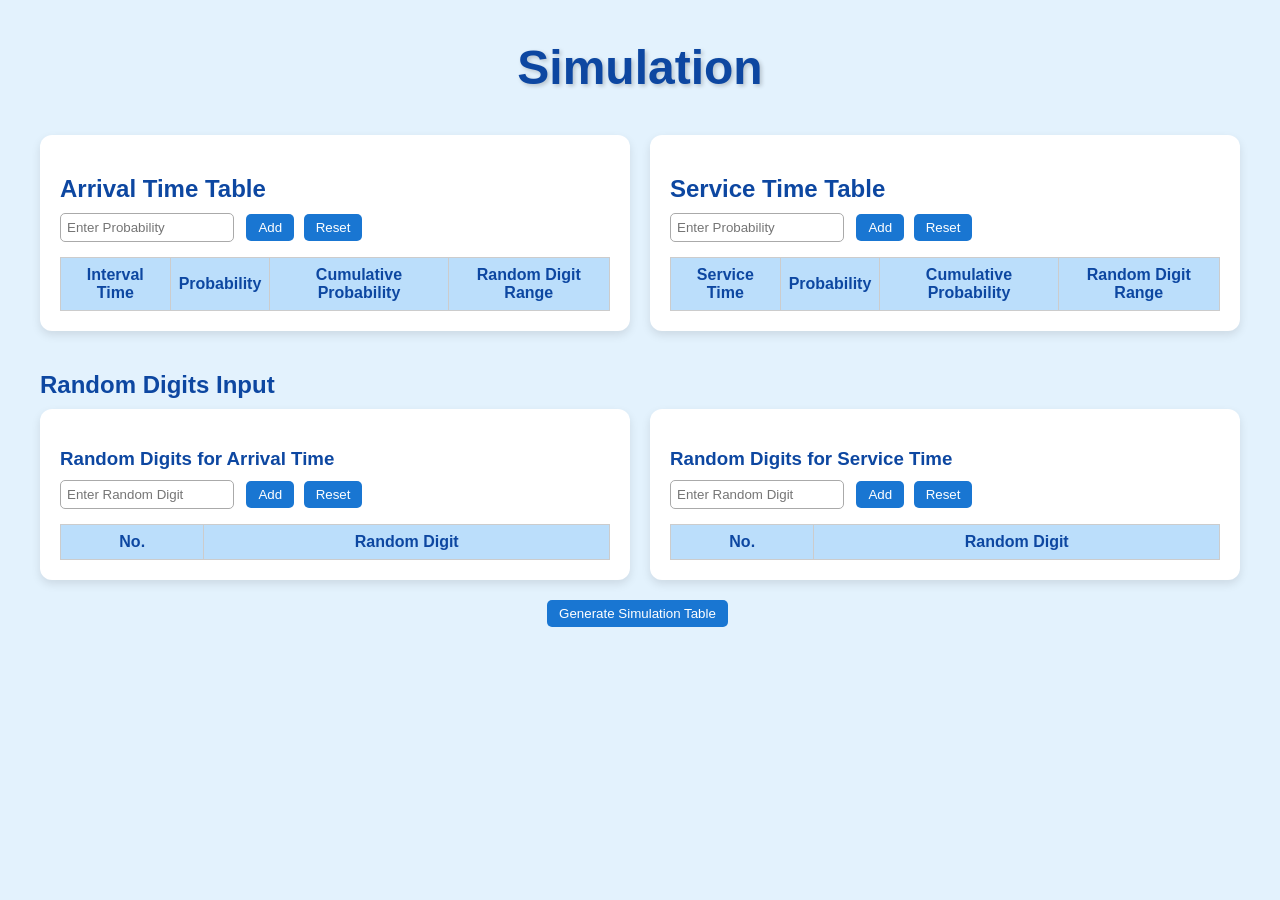
==== grocery project/index.html @ a56c418d "Initial commit" ====
<!DOCTYPE html>
<html lang="en">
<head>
<meta charset="UTF-8">
<meta name="viewport" content="width=device-width, initial-scale=1.0">
<title>Simulation</title>
<link rel="stylesheet" href="css/style.css">
</head>
<body>

<h1>Simulation</h1>

<!-- MAIN TABLES -->
<div class="container">
  <div class="table-section">
    <h2>Arrival Time Table</h2>
    <input type="number" id="arrivalInput" step="0.001" min="0" placeholder="Enter Probability">
    <button onclick="addProbability('arrival')">Add</button>
    <button onclick="resetTable('arrival')">Reset</button>
    <table id="arrivalTable">
      <tr><th>Interval Time</th><th>Probability</th><th>Cumulative Probability</th><th>Random Digit Range</th></tr>
    </table>
  </div>

  <div class="table-section">
    <h2>Service Time Table</h2>
    <input type="number" id="serviceInput" step="0.001" min="0" placeholder="Enter Probability">
    <button onclick="addProbability('service')">Add</button>
    <button onclick="resetTable('service')">Reset</button>
    <table id="serviceTable">
      <tr><th>Service Time</th><th>Probability</th><th>Cumulative Probability</th><th>Random Digit Range</th></tr>
    </table>
  </div>
</div>

<!-- RANDOM DIGIT TABLES -->
<div class="bottom-section">
  <h2>Random Digits Input</h2>
  <div class="bottom-container">
    <div class="table-section">
      <h3>Random Digits for Arrival Time</h3>
      <input type="number" id="arrivalRandomInput" placeholder="Enter Random Digit">
      <button onclick="addRandomDigit('arrival')">Add</button>
      <button onclick="resetRandom('arrival')">Reset</button>
      <table id="arrivalRandomTable">
        <tr><th>No.</th><th>Random Digit</th></tr>
      </table>
    </div>

    <div class="table-section">
      <h3>Random Digits for Service Time</h3>
      <input type="number" id="serviceRandomInput" placeholder="Enter Random Digit">
      <button onclick="addRandomDigit('service')">Add</button>
      <button onclick="resetRandom('service')">Reset</button>
      <table id="serviceRandomTable">
        <tr><th>No.</th><th>Random Digit</th></tr>
      </table>
    </div>
  </div>
</div>

<!-- GENERATE BUTTON & SIMULATION TABLE -->
<div style="text-align:center; margin-top:20px;">
  <button id="genSimBtn" onclick="generateSimulation()">Generate Simulation Table</button>
  <div id="simulationWrapper">
    <table id="simulationTable">
      <tr>
        <th>Customer</th><th>Random Digit Arrival</th><th>IAT</th><th>AT</th>
        <th>Random Digit Service Time</th><th>Service Time</th>
        <th>Time Service Begin</th><th>Waiting Time</th>
        <th>Time Service End</th><th>Time Spent in System</th><th>IOS</th>
      </tr>
    </table>
  </div>
</div>

<script src="js/script.js"></script>
</body>
</html>
---- grocery project/css/style.css ----
body { font-family: 'Segoe UI', Tahoma, Geneva, Verdana, sans-serif; margin: 40px; background: #e3f2fd; color: #333; }
h1 { text-align: center; font-size: 48px; color: #0d47a1; margin-bottom: 40px; text-shadow: 2px 2px 4px rgba(0,0,0,0.2); }
h2,h3 { color: #0d47a1; margin-bottom: 10px; }
.container { display: flex; justify-content: space-between; gap: 20px; }
.table-section { width: 48%; background: #fff; padding: 20px; border-radius: 12px; box-shadow: 0 4px 10px rgba(0,0,0,0.1); }
table { width: 100%; border-collapse: collapse; margin-top: 15px; }
th, td { border: 1px solid #ccc; padding: 8px; text-align: center; }
th { background: #bbdefb; color: #0d47a1; }
tr:nth-child(even){ background:#e3f2fd; }
input { padding: 6px; margin-right: 8px; border-radius:5px; border:1px solid #aaa; width:160px; min-width:150px; } /* Placeholder visible */
button { padding: 6px 12px; cursor: pointer; border: none; background: #1976d2; color: #fff; border-radius: 5px; margin-right:5px; }
button:hover { background: #0d47a1; }
.bottom-section { margin-top: 40px; }
.bottom-container { display: flex; justify-content: space-between; gap: 20px; }
#simulationWrapper { display: flex; justify-content: center; margin-top: 20px; }
#simulationTable { width: 95%; border-collapse: collapse; box-shadow: 0 4px 12px rgba(0,0,0,0.1); border-radius:10px; overflow:hidden; display:none; }
#simulationTable th { background: #64b5f6; color: #fff; }
#simulationTable tr:nth-child(even) { background: #e3f2fd; }
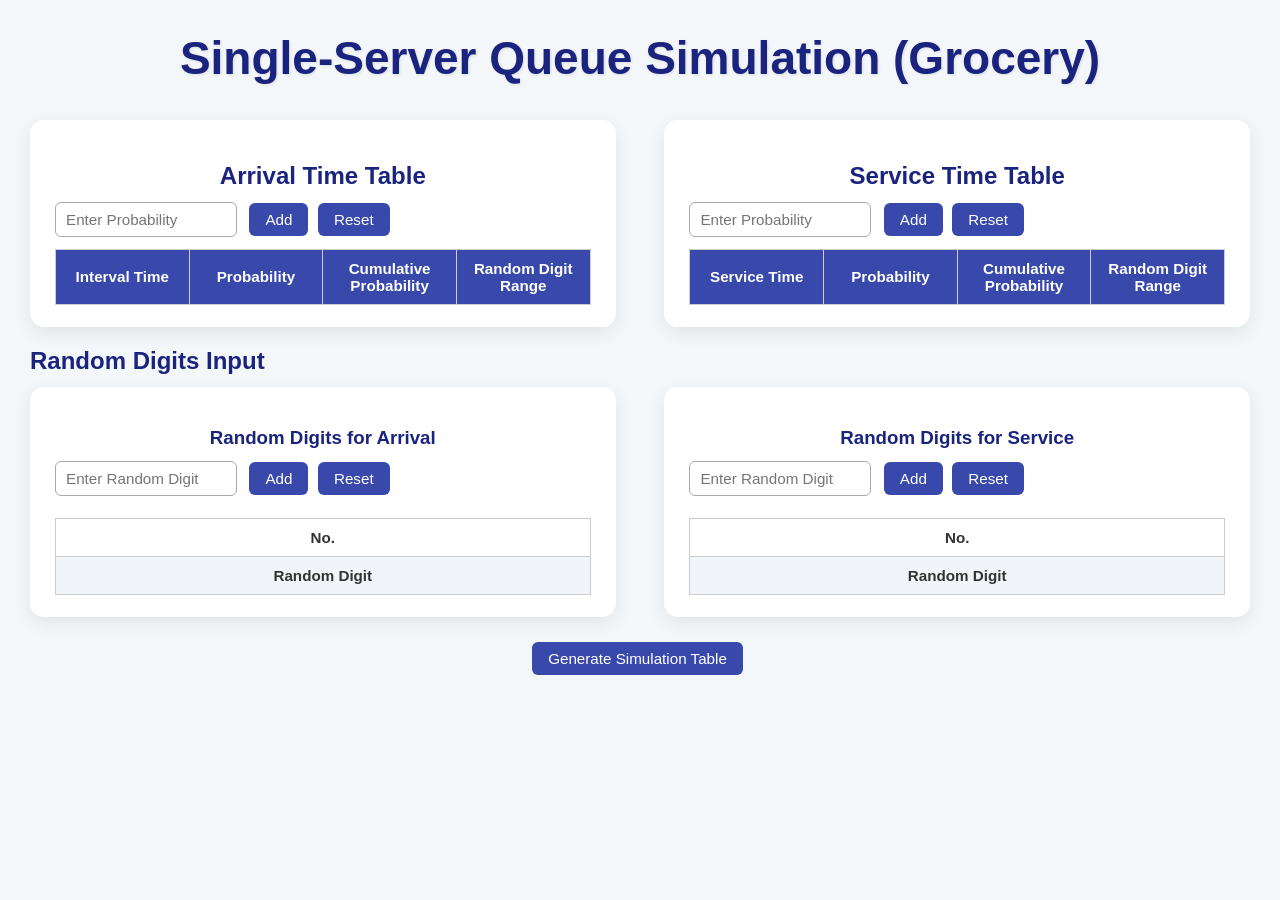
==== commit e88fc55d: "changes" ====
--- a/grocery project/index.html
+++ b/grocery project/index.html
@@ -1,79 +1,179 @@
 <!DOCTYPE html>
 <html lang="en">
-<head>
-<meta charset="UTF-8">
-<meta name="viewport" content="width=device-width, initial-scale=1.0">
-<title>Simulation</title>
-<link rel="stylesheet" href="css/style.css">
-</head>
-<body>
+  <head>
+    <meta charset="UTF-8" />
+    <meta name="viewport" content="width=device-width, initial-scale=1.0" />
+    <title>Single-Server Queue Simulation</title>
+    <link rel="stylesheet" href="css/style.css" />
+  </head>
+  <body>
+    <h1>Single-Server Queue Simulation (Grocery)</h1>
 
-<h1>Simulation</h1>
+    <div class="container">
+      <!-- Arrival Time Section -->
+      <div class="table-section">
+        <h2>Arrival Time Table</h2>
+        <div class="input-group">
+          <input
+            type="number"
+            id="arrivalInput"
+            step="0.001"
+            min="0"
+            placeholder="Enter Probability"
+          />
+          <button onclick="addProbability('arrival')">Add</button>
+          <button onclick="resetTable('arrival')">Reset</button>
+        </div>
+        <table id="arrivalTable">
+          <tr>
+            <th>Interval Time</th>
+            <th>Probability</th>
+            <th>Cumulative Probability</th>
+            <th>Random Digit Range</th>
+          </tr>
+        </table>
+      </div>
 
-<!-- MAIN TABLES -->
-<div class="container">
-  <div class="table-section">
-    <h2>Arrival Time Table</h2>
-    <input type="number" id="arrivalInput" step="0.001" min="0" placeholder="Enter Probability">
-    <button onclick="addProbability('arrival')">Add</button>
-    <button onclick="resetTable('arrival')">Reset</button>
-    <table id="arrivalTable">
-      <tr><th>Interval Time</th><th>Probability</th><th>Cumulative Probability</th><th>Random Digit Range</th></tr>
-    </table>
-  </div>
+      <!-- Service Time Section -->
+      <div class="table-section">
+        <h2>Service Time Table</h2>
+        <div class="input-group">
+          <input
+            type="number"
+            id="serviceInput"
+            step="0.001"
+            min="0"
+            placeholder="Enter Probability"
+          />
+          <button onclick="addProbability('service')">Add</button>
+          <button onclick="resetTable('service')">Reset</button>
+        </div>
+        <table id="serviceTable">
+          <tr>
+            <th>Service Time</th>
+            <th>Probability</th>
+            <th>Cumulative Probability</th>
+            <th>Random Digit Range</th>
+          </tr>
+        </table>
+      </div>
+    </div>
 
-  <div class="table-section">
-    <h2>Service Time Table</h2>
-    <input type="number" id="serviceInput" step="0.001" min="0" placeholder="Enter Probability">
-    <button onclick="addProbability('service')">Add</button>
-    <button onclick="resetTable('service')">Reset</button>
-    <table id="serviceTable">
-      <tr><th>Service Time</th><th>Probability</th><th>Cumulative Probability</th><th>Random Digit Range</th></tr>
-    </table>
-  </div>
-</div>
+    <!-- Random Digit Input Section -->
+    <div class="bottom-section">
+      <h2>Random Digits Input</h2>
+      <div class="bottom-container">
+        <div class="table-section">
+          <h3>Random Digits for Arrival</h3>
+          <div class="input-group">
+            <input
+              type="number"
+              id="arrivalRandomInput"
+              placeholder="Enter Random Digit"
+            />
+            <button onclick="addRandomDigit('arrival')">Add</button>
+            <button onclick="resetRandom('arrival')">Reset</button>
+          </div>
+          <div style="overflow-x: auto">
+            <table id="arrivalRandomTable">
+              <tr>
+                <td><strong>No.</strong></td>
+              </tr>
+              <tr>
+                <td><strong>Random Digit</strong></td>
+              </tr>
+            </table>
+          </div>
+        </div>
 
-<!-- RANDOM DIGIT TABLES -->
-<div class="bottom-section">
-  <h2>Random Digits Input</h2>
-  <div class="bottom-container">
-    <div class="table-section">
-      <h3>Random Digits for Arrival Time</h3>
-      <input type="number" id="arrivalRandomInput" placeholder="Enter Random Digit">
-      <button onclick="addRandomDigit('arrival')">Add</button>
-      <button onclick="resetRandom('arrival')">Reset</button>
-      <table id="arrivalRandomTable">
-        <tr><th>No.</th><th>Random Digit</th></tr>
+        <div class="table-section">
+          <h3>Random Digits for Service</h3>
+          <div class="input-group">
+            <input
+              type="number"
+              id="serviceRandomInput"
+              placeholder="Enter Random Digit"
+            />
+            <button onclick="addRandomDigit('service')">Add</button>
+            <button onclick="resetRandom('service')">Reset</button>
+          </div>
+          <div style="overflow-x: auto">
+            <table id="serviceRandomTable">
+              <tr>
+                <td><strong>No.</strong></td>
+              </tr>
+              <tr>
+                <td><strong>Random Digit</strong></td>
+              </tr>
+            </table>
+          </div>
+        </div>
+      </div>
+    </div>
+
+    <!-- Simulation Table -->
+    <div style="text-align: center; margin-top: 25px">
+      <button id="genSimBtn" onclick="generateSimulation()">
+        Generate Simulation Table
+      </button>
+      <div id="simulationWrapper">
+        <table id="simulationTable">
+          <tr>
+            <th>Customer</th>
+            <th>Random Digit Arrival</th>
+            <th>IAT</th>
+            <th>AT</th>
+            <th>Random Digit Service Time</th>
+            <th>Service Time</th>
+            <th>Time Service Begin</th>
+            <th>Waiting Time</th>
+            <th>Time Service End</th>
+            <th>Time in System</th>
+            <th>Idle Time</th>
+          </tr>
+        </table>
+      </div>
+    </div>
+
+    <!-- Results Summary -->
+    <div id="resultsWrapper" style="margin-top: 25px; display: none">
+      <h2>Simulation Results</h2>
+      <table id="resultsTable">
+        <tr>
+          <th>Measure</th>
+          <th>Value</th>
+        </tr>
+        <tr>
+          <td>Average Waiting Time (min)</td>
+          <td id="avgWaiting">0</td>
+        </tr>
+        <tr>
+          <td>Probability of Waiting</td>
+          <td id="probWait">0</td>
+        </tr>
+        <tr>
+          <td>Fraction of Idle Time</td>
+          <td id="idleFraction">0</td>
+        </tr>
+        <tr>
+          <td>Average Service Time (min)</td>
+          <td id="avgService">0</td>
+        </tr>
+        <tr>
+          <td>Average Inter-Arrival Time (min)</td>
+          <td id="avgIAT">0</td>
+        </tr>
+        <tr>
+          <td>Average Waiting Time of Those Who Wait (min)</td>
+          <td id="avgWaitWait">0</td>
+        </tr>
+        <tr>
+          <td>Average Time in System (min)</td>
+          <td id="avgSys">0</td>
+        </tr>
       </table>
     </div>
 
-    <div class="table-section">
-      <h3>Random Digits for Service Time</h3>
-      <input type="number" id="serviceRandomInput" placeholder="Enter Random Digit">
-      <button onclick="addRandomDigit('service')">Add</button>
-      <button onclick="resetRandom('service')">Reset</button>
-      <table id="serviceRandomTable">
-        <tr><th>No.</th><th>Random Digit</th></tr>
-      </table>
-    </div>
-  </div>
-</div>
-
-<!-- GENERATE BUTTON & SIMULATION TABLE -->
-<div style="text-align:center; margin-top:20px;">
-  <button id="genSimBtn" onclick="generateSimulation()">Generate Simulation Table</button>
-  <div id="simulationWrapper">
-    <table id="simulationTable">
-      <tr>
-        <th>Customer</th><th>Random Digit Arrival</th><th>IAT</th><th>AT</th>
-        <th>Random Digit Service Time</th><th>Service Time</th>
-        <th>Time Service Begin</th><th>Waiting Time</th>
-        <th>Time Service End</th><th>Time Spent in System</th><th>IOS</th>
-      </tr>
-    </table>
-  </div>
-</div>
-
-<script src="js/script.js"></script>
-</body>
-</html>+    <script src="js/script.js"></script>
+  </body>
+</html>
--- a/grocery project/css/style.css
+++ b/grocery project/css/style.css
@@ -1,18 +1,193 @@
-body { font-family: 'Segoe UI', Tahoma, Geneva, Verdana, sans-serif; margin: 40px; background: #e3f2fd; color: #333; }
-h1 { text-align: center; font-size: 48px; color: #0d47a1; margin-bottom: 40px; text-shadow: 2px 2px 4px rgba(0,0,0,0.2); }
-h2,h3 { color: #0d47a1; margin-bottom: 10px; }
-.container { display: flex; justify-content: space-between; gap: 20px; }
-.table-section { width: 48%; background: #fff; padding: 20px; border-radius: 12px; box-shadow: 0 4px 10px rgba(0,0,0,0.1); }
-table { width: 100%; border-collapse: collapse; margin-top: 15px; }
-th, td { border: 1px solid #ccc; padding: 8px; text-align: center; }
-th { background: #bbdefb; color: #0d47a1; }
-tr:nth-child(even){ background:#e3f2fd; }
-input { padding: 6px; margin-right: 8px; border-radius:5px; border:1px solid #aaa; width:160px; min-width:150px; } /* Placeholder visible */
-button { padding: 6px 12px; cursor: pointer; border: none; background: #1976d2; color: #fff; border-radius: 5px; margin-right:5px; }
-button:hover { background: #0d47a1; }
-.bottom-section { margin-top: 40px; }
-.bottom-container { display: flex; justify-content: space-between; gap: 20px; }
-#simulationWrapper { display: flex; justify-content: center; margin-top: 20px; }
-#simulationTable { width: 95%; border-collapse: collapse; box-shadow: 0 4px 12px rgba(0,0,0,0.1); border-radius:10px; overflow:hidden; display:none; }
-#simulationTable th { background: #64b5f6; color: #fff; }
-#simulationTable tr:nth-child(even) { background: #e3f2fd; }
+/* GLOBAL STYLES */
+body {
+  font-family: "Segoe UI", Tahoma, Geneva, Verdana, sans-serif;
+  margin: 30px;
+  background: #f4f7fa;
+  color: #333;
+}
+
+h1 {
+  text-align: center;
+  font-size: 46px;
+  color: #1a237e;
+  margin-bottom: 35px;
+  text-shadow: 1px 1px 3px rgba(0, 0, 0, 0.1);
+}
+
+h2,
+h3 {
+  color: #1a237e;
+  margin-bottom: 12px;
+}
+
+/* FLEX CONTAINERS */
+.container,
+.bottom-container {
+  display: flex;
+  justify-content: space-between;
+  gap: 20px;
+  flex-wrap: wrap;
+}
+
+/* TABLE SECTION CARD */
+.table-section {
+  width: 48%;
+  background: #ffffff;
+  padding: 22px 25px;
+  border-radius: 14px;
+  box-shadow: 0 6px 18px rgba(0, 0, 0, 0.08);
+  transition: transform 0.2s, box-shadow 0.2s;
+  box-sizing: border-box;
+}
+.table-section:hover {
+  transform: translateY(-2px);
+  box-shadow: 0 10px 20px rgba(0, 0, 0, 0.12);
+}
+
+/* INPUT GROUP */
+.input-group {
+  margin-bottom: 12px;
+}
+
+/* TABLE STYLING */
+table {
+  width: 100%;
+  border-collapse: collapse;
+  margin-top: 10px;
+  font-size: 0.95rem;
+  table-layout: fixed;
+}
+
+th,
+td {
+  border: 1px solid #ccc;
+  padding: 10px 6px;
+  text-align: center;
+  word-wrap: break-word;
+}
+
+th {
+  background: #3949ab;
+  color: #fff;
+  font-weight: 600;
+}
+
+tr:nth-child(even) {
+  background: #f1f5f9;
+}
+
+tr:hover {
+  background: #e8eaf6;
+}
+
+/* INPUT STYLING */
+input {
+  padding: 8px 10px;
+  margin-right: 8px;
+  border-radius: 6px;
+  border: 1px solid #aaa;
+  width: 160px;
+  min-width: 150px;
+  font-size: 0.95rem;
+  transition: border 0.2s, box-shadow 0.2s;
+}
+
+input:focus {
+  border-color: #3949ab;
+  box-shadow: 0 0 5px rgba(63, 81, 181, 0.3);
+  outline: none;
+}
+
+/* BUTTON STYLING */
+button {
+  padding: 8px 16px;
+  cursor: pointer;
+  border: none;
+  background: #3949ab;
+  color: #fff;
+  border-radius: 6px;
+  margin-right: 5px;
+  font-size: 0.95rem;
+  transition: background 0.2s, transform 0.2s;
+}
+
+button:hover {
+  background: #303f9f;
+  transform: translateY(-1px);
+}
+
+/* SIMULATION TABLE */
+#simulationWrapper {
+  display: flex;
+  justify-content: center;
+  margin-top: 25px;
+  overflow-x: auto;
+}
+
+#simulationTable {
+  width: 100%;
+  max-width: 1200px;
+  border-collapse: collapse;
+  box-shadow: 0 6px 18px rgba(0, 0, 0, 0.08);
+  border-radius: 12px;
+  display: none;
+  font-size: 0.92rem;
+  table-layout: fixed;
+}
+
+#simulationTable th {
+  background: #1a237e;
+  color: #fff;
+  font-size: 0.95rem;
+}
+
+#simulationTable tr:nth-child(even) {
+  background: #f1f5f9;
+}
+
+#simulationTable tr:hover {
+  background: #e8eaf6;
+}
+
+/* RESULTS TABLE */
+#resultsTable {
+  width: 60%;
+  margin: 0 auto;
+  border-collapse: collapse;
+  font-size: 0.95rem;
+}
+
+#resultsTable th,
+#resultsTable td {
+  border: 1px solid #ccc;
+  padding: 10px;
+  text-align: center;
+}
+
+#resultsTable th {
+  background: #3949ab;
+  color: #fff;
+}
+
+/* RESPONSIVENESS */
+@media screen and (max-width: 900px) {
+  .table-section {
+    width: 100%;
+  }
+  input {
+    width: 100%;
+    margin-bottom: 8px;
+  }
+  button {
+    margin-bottom: 8px;
+  }
+  #resultsTable {
+    width: 100%;
+  }
+}
+/* Center all table section titles (h2, h3) */
+.table-section h2,
+.table-section h3 {
+  text-align: center;
+  width: 100%;
+}
